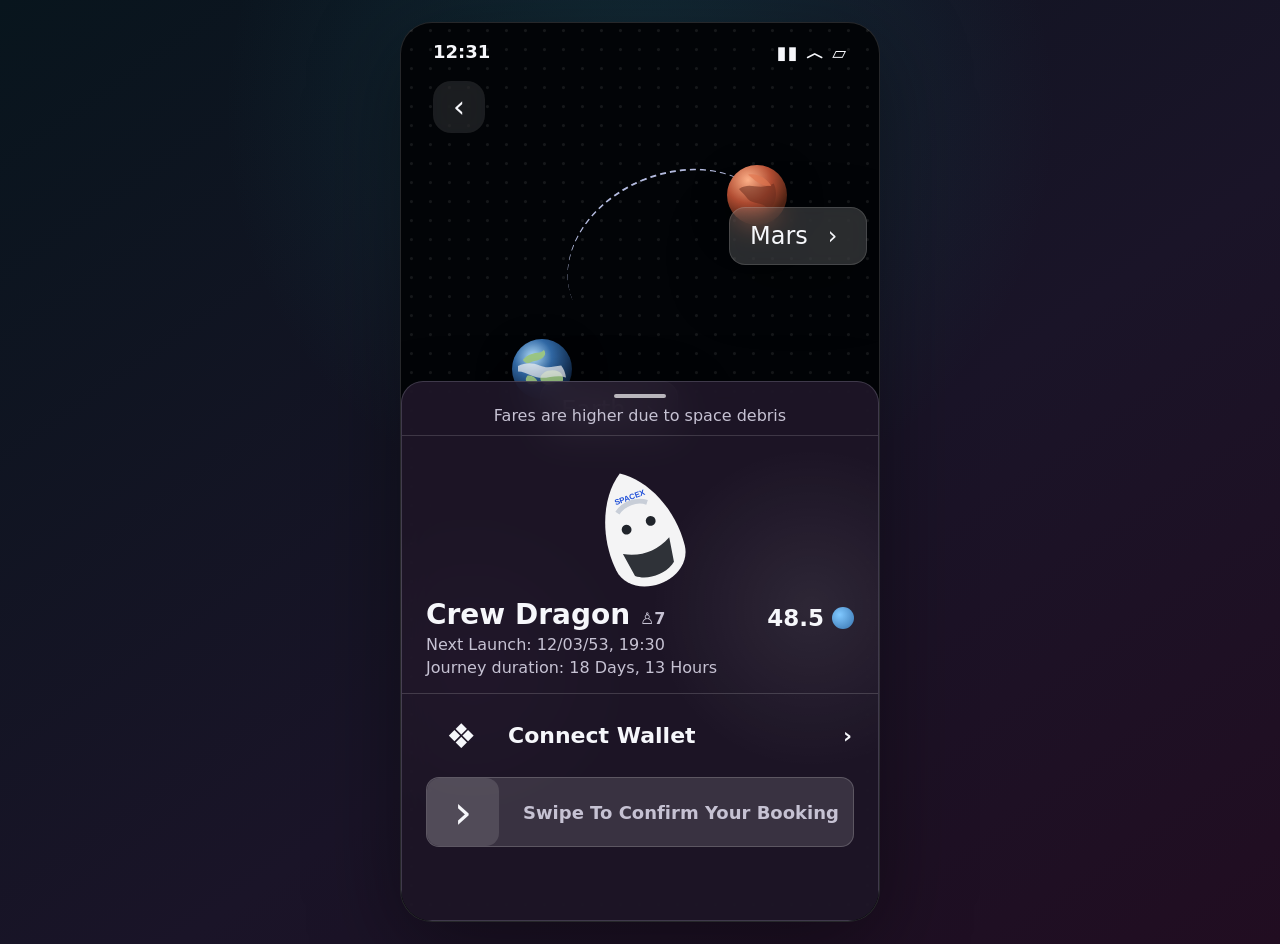
==== screens/confirm.html @ 3f6bafdf "Lanzamiento" ====
<!DOCTYPE html>
<html lang="es">
  <head>
    <meta charset="UTF-8" />
    <meta name="viewport" content="width=device-width, initial-scale=1.0" />
    <title>Confirm - UberX x SpaceX</title>
    <link rel="stylesheet" href="../css/app.css" />
  </head>
  <body>
    <!--
      Vista de confirmacion.
      Reutiliza el mapa y cambia la lista por una tarjeta destacada del Crew Dragon.
    -->
    <main class="phone shell travel-screen confirm-screen">
      <div class="status-bar over-space" aria-hidden="true">
        <span>12:31</span>
        <span class="status-icons">▮▮ ︿ ▱</span>
      </div>

      <a class="back-button" href="./destination.html" aria-label="Back">‹</a>

      <section class="route-map" aria-label="Ruta Tierra a Marte">
        <span class="dotted-orbit" aria-hidden="true"></span>
        <article class="planet-chip earth-chip">
          <img src="../assets/img/earth.svg" alt="" />
          <a href="./destination.html">Earth <span aria-hidden="true">›</span></a>
        </article>
        <article class="planet-chip mars-chip">
          <img src="../assets/img/mars.svg" alt="" />
          <a href="./confirm.html">Mars <span aria-hidden="true">›</span></a>
        </article>
      </section>

      <section class="booking-sheet glass expanded" aria-label="Confirmacion del viaje">
        <span class="sheet-handle" aria-hidden="true"></span>
        <p class="fare-note">Fares are higher due to space debris</p>

        <article class="ship-hero">
          <img src="../assets/img/crew-dragon.svg" alt="" />
          <div class="ship-hero-row">
            <h1>Crew Dragon <small>♙7</small></h1>
            <b>48.5 <i aria-hidden="true"></i></b>
          </div>
          <p>Next Launch: 12/03/53, 19:30</p>
          <p>Journey duration: 18 Days, 13 Hours</p>
        </article>

        <a class="wallet-row" href="./payment-methods.html">
          <span aria-hidden="true">❖</span>
          Connect Wallet
          <strong aria-hidden="true">›</strong>
        </a>

        <label class="swipe-confirm">
          <span aria-hidden="true">›</span>
          <input type="range" min="0" max="100" value="100" aria-label="Swipe to confirm your booking" />
          <a href="./receipt.html">Swipe To Confirm Your Booking</a>
        </label>
      </section>
    </main>
  </body>
</html>
---- css/app.css ----
/* Variables generales del proyecto para repetir colores, radios y sombras con consistencia. */
:root {
  --bg: #07131d;
  --panel: rgba(34, 31, 47, 0.78);
  --panel-strong: rgba(48, 45, 61, 0.9);
  --glass: rgba(255, 255, 255, 0.09);
  --stroke: rgba(221, 226, 244, 0.18);
  --text: #f6f7fb;
  --text-2: #c6c2d3;
  --muted: #8d92a2;
  --accent: #ffc61a;
  --danger: #ff6571;
  --coin: #5aa4df;
  --radius-xl: 22px;
  --radius-lg: 16px;
  --blur: 18px;
  --shadow: 0 20px 60px rgba(0, 0, 0, 0.35);
  font-family: Inter, ui-sans-serif, system-ui, -apple-system, BlinkMacSystemFont, "Segoe UI", sans-serif;
}

/* Reset pequeno para que los navegadores arranquen desde una base parecida. */
* {
  box-sizing: border-box;
}

html {
  min-height: 100%;
  background: #10141c;
}

body {
  min-height: 100vh;
  margin: 0;
  color: var(--text);
  background:
    radial-gradient(circle at 50% 12%, rgba(26, 124, 128, 0.24), transparent 26rem),
    linear-gradient(145deg, #08151d 0%, #1a1428 58%, #210d21 100%);
}

a {
  color: inherit;
  text-decoration: none;
}

button,
input {
  font: inherit;
}

button {
  color: inherit;
}

img {
  display: block;
  max-width: 100%;
}

/* Contenedor que imita la proporcion de una app movil y se centra en pantallas grandes. */
.phone {
  position: relative;
  width: min(100vw, 480px);
  min-height: 100vh;
  margin: 0 auto;
  overflow: hidden;
}

@media (min-width: 720px) {
  body {
    padding: 22px;
  }

  .phone {
    min-height: calc(100vh - 44px);
    border: 1px solid rgba(255, 255, 255, 0.14);
    border-radius: 32px;
    box-shadow: 0 24px 90px rgba(0, 0, 0, 0.4);
  }
}

.shell {
  background:
    radial-gradient(circle at 70% 10%, rgba(32, 137, 128, 0.18), transparent 15rem),
    linear-gradient(160deg, #07151d 0%, #18162a 48%, #241024 100%);
}

.glass {
  border: 1px solid var(--stroke);
  background: var(--glass);
  backdrop-filter: blur(var(--blur));
  box-shadow: var(--shadow);
}

.visually-hidden {
  position: absolute;
  width: 1px;
  height: 1px;
  overflow: hidden;
  clip: rect(0 0 0 0);
  white-space: nowrap;
}

.status-bar {
  position: relative;
  z-index: 4;
  display: flex;
  justify-content: space-between;
  padding: 18px 32px 0;
  font-size: 18px;
  font-weight: 800;
}

.status-icons {
  letter-spacing: 1px;
}

.home-indicator {
  position: absolute;
  right: 50%;
  bottom: 12px;
  z-index: 5;
  width: 136px;
  height: 5px;
  border-radius: 999px;
  background: #fff;
  transform: translateX(50%);
}

/* Splash */
.splash-screen {
  display: grid;
  min-height: 100vh;
  background:
    radial-gradient(circle at 30% 82%, rgba(255, 255, 255, 0.16), transparent 7rem),
    linear-gradient(160deg, #07151d 0%, #19172d 55%, #260f25 100%);
}

.splash-link {
  position: relative;
  display: grid;
  place-items: center;
  min-height: 74vh;
  isolation: isolate;
}

.brand-logo {
  z-index: 2;
  margin-top: 10vh;
  font-size: clamp(4rem, 17vw, 6rem);
  font-weight: 950;
  letter-spacing: -0.08em;
}

.orbit-streak {
  position: absolute;
  right: 10px;
  bottom: 16%;
  width: 74%;
  height: 12px;
  border-radius: 999px;
  background: linear-gradient(90deg, transparent, rgba(255, 255, 255, 0.95));
  filter: drop-shadow(-20px 40px 20px rgba(255, 255, 255, 0.22));
  transform: rotate(-50deg);
}

/* Home */
.home-screen {
  padding: 0 22px 110px;
}

.user-header {
  display: flex;
  align-items: center;
  gap: 12px;
  padding-top: 22px;
}

.avatar {
  width: 50px;
  height: 50px;
  border-radius: 50%;
}

.user-header h1 {
  margin: 0;
  font-size: 18px;
}

.safety-card {
  display: grid;
  grid-template-columns: 1fr 136px;
  align-items: center;
  min-height: 174px;
  margin-top: 20px;
  padding: 16px;
  border-radius: var(--radius-lg);
}

.safety-card h2 {
  margin: 0 0 14px;
  font-size: 18px;
  line-height: 1.28;
}

.safety-card a {
  color: var(--text);
  font-size: 14px;
}

.quick-actions {
  display: grid;
  grid-template-columns: repeat(3, 1fr);
  gap: 20px;
  margin-top: 28px;
}

.quick-actions a {
  display: grid;
  place-items: center;
  min-height: 110px;
  border-radius: 12px;
  color: #15162a;
  background: #f4f4f6;
  font-weight: 900;
  transition: transform 180ms ease, box-shadow 180ms ease;
}

.quick-actions a:hover,
.quick-actions a:focus-visible {
  transform: translateY(-3px);
  box-shadow: 0 16px 30px rgba(0, 0, 0, 0.28);
  outline: none;
}

.quick-actions img {
  width: 62px;
  height: 62px;
}

.search-card {
  display: grid;
  grid-template-columns: 1fr auto;
  gap: 12px;
  align-items: center;
  margin-top: 26px;
  padding: 14px 14px 14px 20px;
  border-radius: 18px;
}

.search-card input,
.payment-search input {
  width: 100%;
  border: 0;
  color: var(--text);
  background: transparent;
  outline: 0;
}

.search-card input::placeholder,
.payment-search input::placeholder {
  color: var(--text);
  opacity: 0.88;
}

.search-card button {
  display: inline-flex;
  gap: 10px;
  align-items: center;
  min-height: 52px;
  padding: 0 17px;
  border: 0;
  border-radius: 15px;
  background: rgba(255, 255, 255, 0.14);
}

.destination-list {
  margin-top: 18px;
}

.destination-row {
  display: grid;
  grid-template-columns: 64px 1fr;
  gap: 16px;
  align-items: center;
  padding: 12px 0;
}

.destination-row + .destination-row span {
  border-top: 1px solid rgba(255, 255, 255, 0.18);
}

.destination-row img {
  width: 58px;
  height: 58px;
}

.destination-row span {
  display: grid;
  gap: 4px;
  min-height: 74px;
  align-content: center;
}

.destination-row strong {
  font-size: 22px;
}

.destination-row small {
  color: var(--text-2);
  font-size: 16px;
}

.bottom-nav {
  position: absolute;
  right: 0;
  bottom: 0;
  left: 0;
  display: grid;
  grid-template-columns: 1fr 1px 1fr;
  align-items: center;
  min-height: 96px;
  padding: 12px 42px 20px;
  border-radius: var(--radius-xl) var(--radius-xl) 0 0;
}

.bottom-nav a {
  display: grid;
  gap: 4px;
  justify-items: center;
  color: var(--text-2);
  font-size: 21px;
}

.bottom-nav [aria-current="page"] {
  color: var(--text);
}

.nav-divider {
  width: 1px;
  height: 28px;
  background: rgba(255, 255, 255, 0.6);
}

/* Travel y confirmacion */
.travel-screen {
  min-height: 100vh;
  background:
    radial-gradient(circle at 55% 40%, rgba(255, 255, 255, 0.08) 0 1px, transparent 2px),
    radial-gradient(circle at 15% 72%, rgba(137, 85, 156, 0.18), transparent 10rem),
    #020407;
  background-size: 19px 19px, auto, auto;
}

.over-space {
  position: absolute;
  right: 0;
  left: 0;
}

.back-button,
.page-header a {
  display: grid;
  place-items: center;
  width: 52px;
  height: 52px;
  border-radius: 18px;
  background: rgba(255, 255, 255, 0.1);
  backdrop-filter: blur(12px);
  font-size: 30px;
  line-height: 1;
}

.back-button {
  position: absolute;
  top: 58px;
  left: 32px;
  z-index: 4;
}

.route-map {
  position: relative;
  min-height: 510px;
  padding-top: 114px;
}

.dotted-orbit {
  position: absolute;
  top: 150px;
  left: 34%;
  width: 220px;
  height: 170px;
  border-top: 2px dashed rgba(199, 207, 245, 0.9);
  border-radius: 50%;
  transform: rotate(-23deg);
}

.planet-chip {
  position: absolute;
}

.planet-chip img {
  width: 72px;
  height: 72px;
  filter: drop-shadow(0 12px 18px rgba(0, 0, 0, 0.42));
}

.planet-chip a {
  position: absolute;
  display: inline-flex;
  gap: 20px;
  align-items: center;
  min-width: 138px;
  padding: 14px 20px;
  border: 1px solid rgba(255, 255, 255, 0.13);
  border-radius: 16px;
  background: rgba(255, 255, 255, 0.16);
  backdrop-filter: blur(12px);
  box-shadow: var(--shadow);
  font-size: 24px;
}

.earth-chip {
  top: 310px;
  left: 22%;
}

.earth-chip a {
  top: 48px;
  left: 34px;
}

.mars-chip {
  top: 136px;
  right: 18%;
}

.mars-chip a {
  top: 48px;
  left: 8px;
}

.sheet-control {
  position: absolute;
  opacity: 0;
  pointer-events: none;
}

.booking-sheet {
  position: absolute;
  right: 0;
  bottom: 0;
  left: 0;
  min-height: 376px;
  border-radius: var(--radius-xl) var(--radius-xl) 0 0;
  background:
    radial-gradient(circle at 86% 42%, rgba(255, 255, 255, 0.08), transparent 10rem),
    rgba(35, 25, 45, 0.82);
  transition: min-height 240ms ease;
}

.sheet-control:checked + .booking-sheet,
.booking-sheet.expanded {
  min-height: 540px;
}

.sheet-handle {
  display: block;
  width: 52px;
  height: 4px;
  margin: 12px auto 8px;
  border-radius: 99px;
  background: rgba(255, 255, 255, 0.68);
  cursor: pointer;
}

.fare-note {
  margin: 0 0 10px;
  color: var(--text-2);
  text-align: center;
}

.ship-list {
  max-height: 294px;
  margin: 0;
  padding: 0;
  overflow: hidden;
  list-style: none;
}

.sheet-control:checked + .booking-sheet .ship-list {
  max-height: 390px;
}

.ship-card {
  display: grid;
  grid-template-columns: 76px 1fr auto;
  gap: 24px;
  align-items: center;
  min-height: 98px;
  padding: 18px 20px;
  border-top: 1px solid rgba(255, 255, 255, 0.17);
}

.ship-card.active {
  background: rgba(255, 255, 255, 0.08);
}

.ship-card img {
  width: 68px;
  height: 68px;
}

.ship-card span,
.ship-hero-row {
  min-width: 0;
}

.ship-card strong {
  display: block;
  font-size: 21px;
}

.ship-card small {
  display: block;
  margin-top: 4px;
  color: var(--text-2);
  font-size: 16px;
}

.ship-card b,
.ship-hero b {
  display: inline-flex;
  gap: 8px;
  align-items: center;
  font-size: 23px;
}

.ship-card i,
.ship-hero i {
  width: 22px;
  height: 22px;
  border-radius: 50%;
  background: radial-gradient(circle at 35% 35%, #80c8ff, #3672ae);
}

.wallet-row {
  display: grid;
  grid-template-columns: 54px 1fr auto;
  gap: 8px;
  align-items: center;
  min-height: 84px;
  padding: 0 26px 0 44px;
  border-top: 1px solid rgba(255, 255, 255, 0.16);
  font-size: 22px;
  font-weight: 750;
}

.wallet-row > span {
  font-size: 34px;
}

.swipe-confirm {
  position: relative;
  display: grid;
  align-items: center;
  min-height: 70px;
  margin: 0 24px;
  border: 1px solid rgba(255, 255, 255, 0.18);
  border-radius: 13px;
  background: rgba(255, 255, 255, 0.13);
  overflow: hidden;
}

.swipe-confirm > span {
  position: absolute;
  z-index: 3;
  display: grid;
  place-items: center;
  width: 72px;
  height: 100%;
  border-radius: 13px;
  background: rgba(255, 255, 255, 0.12);
  font-size: 46px;
}

.swipe-confirm input {
  position: absolute;
  inset: 0;
  width: 100%;
  opacity: 0;
  cursor: pointer;
}

.swipe-confirm a {
  padding-left: 96px;
  color: var(--text-2);
  font-size: 18px;
  font-weight: 750;
}

.ship-hero {
  display: grid;
  padding: 24px 24px 16px;
  border-top: 1px solid rgba(255, 255, 255, 0.15);
}

.ship-hero > img {
  width: 138px;
  height: 138px;
  justify-self: center;
}

.ship-hero-row {
  display: flex;
  align-items: end;
  justify-content: space-between;
}

.ship-hero h1 {
  margin: 0;
  font-size: 28px;
}

.ship-hero h1 small {
  color: var(--text-2);
  font-size: 16px;
}

.ship-hero p {
  margin: 4px 0 0;
  color: var(--text-2);
  font-size: 16px;
}

/* Pagos */
.payments-screen {
  min-height: 100vh;
  padding: 28px 32px 132px;
  background: var(--bg);
}

.page-header {
  display: grid;
  grid-template-columns: 54px 1fr 54px;
  align-items: center;
}

.page-header a {
  background: transparent;
  font-size: 42px;
}

.page-header h1 {
  margin: 0;
  text-align: center;
  font-size: 32px;
}

.page-header.compact {
  grid-template-columns: 48px 1fr 48px;
  padding-top: 18px;
}

.payment-search {
  display: grid;
  grid-template-columns: 48px 1fr;
  align-items: center;
  min-height: 92px;
  margin-top: 84px;
  padding: 0 26px;
  border: 2px solid rgba(147, 159, 181, 0.36);
  border-radius: 15px;
}

.payment-search span {
  color: var(--muted);
  font-size: 58px;
  line-height: 0;
}

.payment-search input {
  font-size: 32px;
}

.payment-list {
  display: grid;
  gap: 34px;
  margin-top: 34px;
}

.payment-card {
  display: grid;
  grid-template-columns: 78px 1fr auto auto;
  gap: 18px;
  align-items: center;
  min-height: 134px;
  padding: 24px 34px 24px 48px;
  border: 0;
  border-radius: 10px;
  background: rgba(4, 18, 27, 0.46);
  text-align: left;
  box-shadow: 0 14px 32px rgba(0, 0, 0, 0.16);
  cursor: pointer;
}

.payment-card:focus-visible {
  outline: 2px solid var(--accent);
  outline-offset: 4px;
}

.payment-card img {
  width: 48px;
  height: 48px;
}

.payment-card span {
  display: grid;
  gap: 8px;
}

.payment-card strong {
  font-size: 30px;
  font-weight: 500;
}

.payment-card small {
  color: var(--text-2);
  font-size: 27px;
}

.payment-card b {
  padding: 5px 20px;
  border-radius: 999px;
  color: #6f4800;
  background: var(--accent);
  font-size: 23px;
}

.payment-card i {
  color: var(--text-2);
  font-size: 34px;
  font-style: normal;
}

.payment-card .delete {
  color: var(--danger);
}

.add-method {
  position: absolute;
  right: 32px;
  bottom: 32px;
  left: 32px;
  display: grid;
  place-items: center;
  min-height: 96px;
  border: 2px solid rgba(255, 255, 255, 0.23);
  border-radius: 15px;
  background: rgba(255, 255, 255, 0.1);
  font-size: 30px;
  font-weight: 850;
}

/* Recibo */
.receipt-screen {
  min-height: 100vh;
  padding: 0 24px 28px;
}

.receipt-total {
  display: grid;
  justify-items: center;
  gap: 6px;
  margin-top: 44px;
  padding: 30px 18px;
  border-radius: var(--radius-xl);
}

.receipt-total small,
.receipt-total span {
  color: var(--text-2);
}

.receipt-total strong {
  font-size: 54px;
}

.receipt-card {
  margin-top: 22px;
  padding: 24px;
  border-radius: var(--radius-xl);
}

.receipt-card h2 {
  margin: 20px 0 6px;
  color: var(--text);
  font-size: 18px;
}

.receipt-card h2:first-child {
  margin-top: 0;
}

.receipt-card p {
  margin: 0;
  color: var(--text-2);
}

.receipt-card dl {
  margin: 22px 0 0;
}

.receipt-card div {
  display: flex;
  justify-content: space-between;
  gap: 14px;
  padding: 12px 0;
  border-top: 1px solid rgba(255, 255, 255, 0.14);
}

.receipt-card dt {
  color: var(--text-2);
}

.receipt-card dd {
  margin: 0;
  text-align: right;
}

.total-line {
  color: var(--accent);
  font-weight: 900;
}

.receipt-actions {
  display: grid;
  grid-template-columns: repeat(3, 1fr);
  gap: 12px;
  margin-top: 20px;
}

.receipt-actions a {
  display: grid;
  place-items: center;
  min-height: 50px;
  border-radius: 12px;
  background: rgba(255, 255, 255, 0.12);
  color: var(--text-2);
  font-weight: 800;
}

/* Ajustes responsivos para que los textos no se salgan en pantallas pequenas. */
@media (max-width: 420px) {
  .home-screen {
    padding-inline: 16px;
  }

  .safety-card {
    grid-template-columns: 1fr 112px;
  }

  .quick-actions {
    gap: 12px;
  }

  .payment-card {
    grid-template-columns: 48px 1fr auto;
    padding: 20px 18px;
  }

  .payment-card strong,
  .payment-search input,
  .page-header h1 {
    font-size: 24px;
  }

  .payment-card small {
    font-size: 20px;
  }

  .payment-card b {
    font-size: 18px;
  }

  .payment-card i:first-of-type {
    display: none;
  }

  .ship-card {
    grid-template-columns: 58px 1fr auto;
    gap: 12px;
    padding-inline: 16px;
  }

  .ship-card strong,
  .wallet-row,
  .destination-row strong {
    font-size: 19px;
  }
}
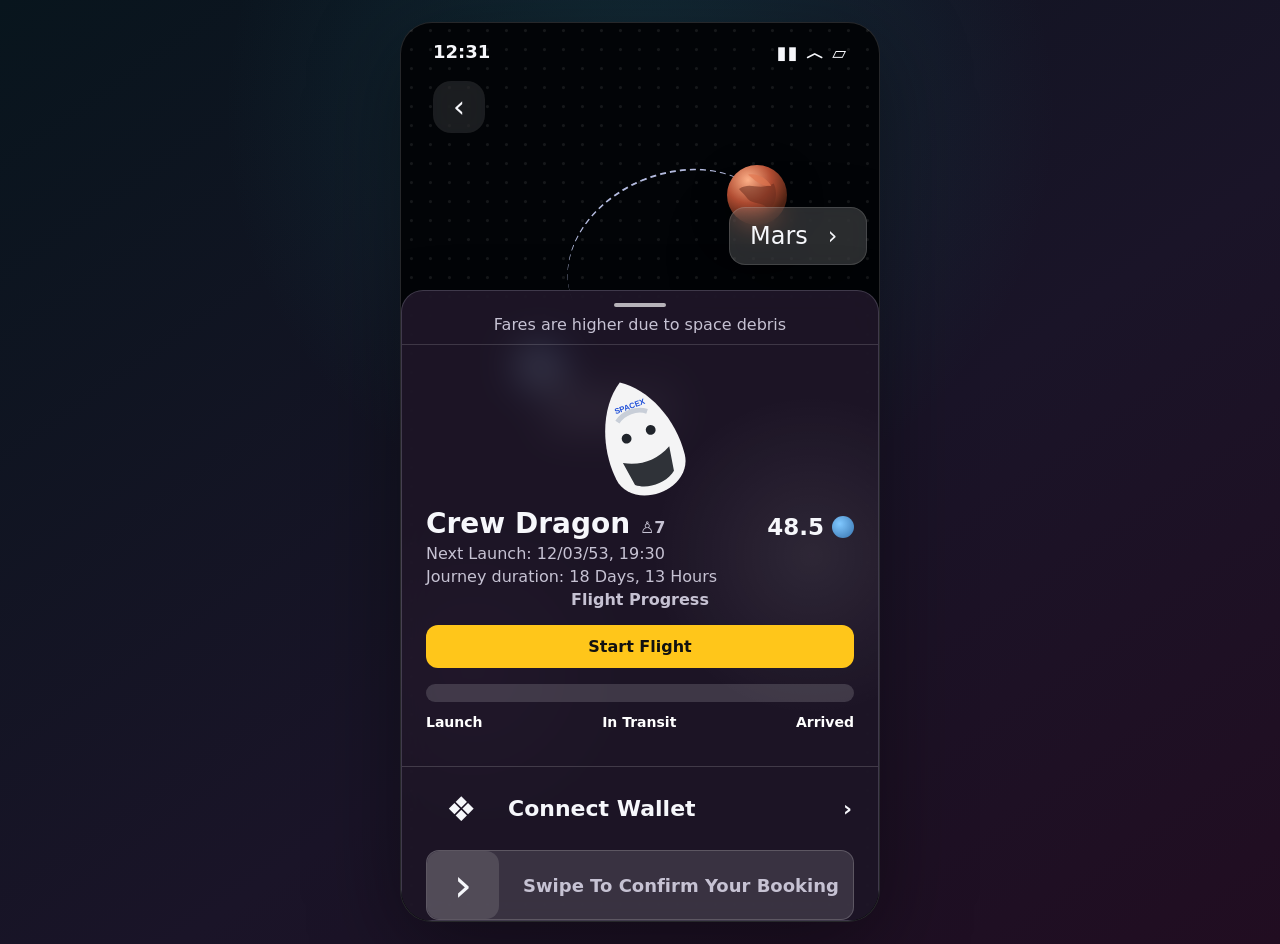
==== commit e5b17cb3: "entrega examen" ====
--- a/screens/confirm.html
+++ b/screens/confirm.html
@@ -1,62 +1,130 @@
 <!DOCTYPE html>
 <html lang="es">
-  <head>
-    <meta charset="UTF-8" />
-    <meta name="viewport" content="width=device-width, initial-scale=1.0" />
-    <title>Confirm - UberX x SpaceX</title>
-    <link rel="stylesheet" href="../css/app.css" />
-  </head>
-  <body>
-    <!--
-      Vista de confirmacion.
-      Reutiliza el mapa y cambia la lista por una tarjeta destacada del Crew Dragon.
-    -->
-    <main class="phone shell travel-screen confirm-screen">
-      <div class="status-bar over-space" aria-hidden="true">
-        <span>12:31</span>
-        <span class="status-icons">▮▮ ︿ ▱</span>
-      </div>
+<head>
+  <meta charset="UTF-8" />
+  <meta name="viewport" content="width=device-width, initial-scale=1.0" />
+  <title>Confirm - UberX x SpaceX</title>
+  <link rel="stylesheet" href="../css/app.css" />
+</head>
 
-      <a class="back-button" href="./destination.html" aria-label="Back">‹</a>
+<body>
 
-      <section class="route-map" aria-label="Ruta Tierra a Marte">
-        <span class="dotted-orbit" aria-hidden="true"></span>
-        <article class="planet-chip earth-chip">
-          <img src="../assets/img/earth.svg" alt="" />
-          <a href="./destination.html">Earth <span aria-hidden="true">›</span></a>
-        </article>
-        <article class="planet-chip mars-chip">
-          <img src="../assets/img/mars.svg" alt="" />
-          <a href="./confirm.html">Mars <span aria-hidden="true">›</span></a>
-        </article>
-      </section>
+  <!-- Vista de confirmación -->
+  <main class="phone shell travel-screen confirm-screen">
 
-      <section class="booking-sheet glass expanded" aria-label="Confirmacion del viaje">
-        <span class="sheet-handle" aria-hidden="true"></span>
-        <p class="fare-note">Fares are higher due to space debris</p>
+    <div class="status-bar over-space" aria-hidden="true">
+      <span>12:31</span>
+      <span class="status-icons">▮▮ ︿ ▱</span>
+    </div>
 
-        <article class="ship-hero">
-          <img src="../assets/img/crew-dragon.svg" alt="" />
-          <div class="ship-hero-row">
-            <h1>Crew Dragon <small>♙7</small></h1>
-            <b>48.5 <i aria-hidden="true"></i></b>
+    <a class="back-button" href="./destination.html" aria-label="Back">‹</a>
+
+    <section class="route-map" aria-label="Ruta Tierra a Marte">
+
+      <span class="dotted-orbit" aria-hidden="true"></span>
+
+      <article class="planet-chip earth-chip">
+        <img src="../assets/img/earth.svg" alt="" />
+        <a href="./destination.html">
+          Earth
+          <span aria-hidden="true">›</span>
+        </a>
+      </article>
+
+      <article class="planet-chip mars-chip">
+        <img src="../assets/img/mars.svg" alt="" />
+        <a href="./confirm.html">
+          Mars
+          <span aria-hidden="true">›</span>
+        </a>
+      </article>
+
+    </section>
+
+    <section class="booking-sheet glass expanded" aria-label="Confirmación del viaje">
+
+      <span class="sheet-handle" aria-hidden="true"></span>
+
+      <p class="fare-note">
+        Fares are higher due to space debris
+      </p>
+
+      <article class="ship-hero">
+
+        <img src="../assets/img/crew-dragon.svg" alt="Crew Dragon" />
+
+        <div class="ship-hero-row">
+          <h1>
+            Crew Dragon
+            <small>♙7</small>
+          </h1>
+
+          <b>
+            48.5
+            <i aria-hidden="true"></i>
+          </b>
+        </div>
+
+        <p>Next Launch: 12/03/53, 19:30</p>
+        <p>Journey duration: 18 Days, 13 Hours</p>
+
+        <!-- Barra de progreso -->
+
+        <p class="progress-title">
+          Flight Progress
+        </p>
+
+        <input
+          type="checkbox"
+          id="flight-progress"
+          class="progress-toggle"
+        >
+
+        <label for="flight-progress" class="progress-button">
+          Start Flight
+        </label>
+
+        <div class="progress-container" aria-label="Flight progress">
+
+          <div class="progress-bar">
+            <div class="progress-fill"></div>
           </div>
-          <p>Next Launch: 12/03/53, 19:30</p>
-          <p>Journey duration: 18 Days, 13 Hours</p>
-        </article>
 
-        <a class="wallet-row" href="./payment-methods.html">
-          <span aria-hidden="true">❖</span>
-          Connect Wallet
-          <strong aria-hidden="true">›</strong>
+          <div class="progress-status">
+            <span>Launch</span>
+            <span>In Transit</span>
+            <span>Arrived</span>
+          </div>
+
+        </div>
+
+      </article>
+
+      <a class="wallet-row" href="./payment-methods.html">
+        <span aria-hidden="true">❖</span>
+        Connect Wallet
+        <strong aria-hidden="true">›</strong>
+      </a>
+
+      <label class="swipe-confirm">
+        <span aria-hidden="true">›</span>
+
+        <input
+          type="range"
+          min="0"
+          max="100"
+          value="100"
+          aria-label="Swipe to confirm your booking"
+        />
+
+        <a href="./receipt.html">
+          Swipe To Confirm Your Booking
         </a>
+      </label>
 
-        <label class="swipe-confirm">
-          <span aria-hidden="true">›</span>
-          <input type="range" min="0" max="100" value="100" aria-label="Swipe to confirm your booking" />
-          <a href="./receipt.html">Swipe To Confirm Your Booking</a>
-        </label>
-      </section>
-    </main>
-  </body>
-</html>
+    </section>
+
+  </main>
+
+</body>
+</html>
--- a/css/app.css
+++ b/css/app.css
@@ -27,7 +27,7 @@
   min-height: 100%;
   background: #10141c;
 }
-
+  
 body {
   min-height: 100vh;
   margin: 0;
@@ -898,3 +898,128 @@
     font-size: 19px;
   }
 }
+
+.progress-title{
+    margin:24px 0 15px;
+    text-align:center;
+    font-size:18px;
+    font-weight:700;
+    color:#fff;
+}
+.progress-toggle{
+    display:none;
+}
+
+.progress-button{
+    display:block;
+    width:100%;
+    margin:16px 0;
+    padding:12px;
+    background:#ffc61a;
+    color:#111;
+    text-align:center;
+    border-radius:12px;
+    font-weight:700;
+    cursor:pointer;
+    transition:.3s;
+}
+
+.progress-button:hover{
+    background:#ffd84d;
+}
+
+.progress-container{
+    width:100%;
+    margin-bottom:20px;
+}
+
+.progress-bar{
+    width:100%;
+    height:18px;
+    background:rgba(255,255,255,.15);
+    border-radius:999px;
+    overflow:hidden;
+}
+
+.progress-fill{
+    width:0%;
+    height:100%;
+    background:linear-gradient(90deg,#00bfff,#00ff99);
+}
+
+.progress-status{
+    display:flex;
+    justify-content:space-between;
+    margin-top:12px;
+    font-size:14px;
+    font-weight:bold;
+    color:#ffffff;
+}
+
+.progress-toggle:checked + .progress-button + .progress-container .progress-fill{
+    animation:flight 5s forwards;
+}
+
+.progress-toggle:checked + .progress-button + .progress-container .progress-status span:nth-child(1){
+    color:#00ff99;
+}
+
+.progress-toggle:checked + .progress-button + .progress-container .progress-status span:nth-child(2){
+    animation:middle 5s forwards;
+}
+
+.progress-toggle:checked + .progress-button + .progress-container .progress-status span:nth-child(3){
+    animation:end 5s forwards;
+}
+
+@keyframes flight{
+
+    0%{
+        width:0%;
+    }
+
+    50%{
+        width:50%;
+    }
+
+    100%{
+        width:100%;
+    }
+
+}
+
+@keyframes middle{
+
+    0%{
+        color:#ffffff;
+    }
+
+    40%{
+        color:#ffffff;
+    }
+
+    50%{
+        color:#00ff99;
+    }
+
+    100%{
+        color:#00ff99;
+    }
+
+}
+
+@keyframes end{
+
+    0%{
+        color:#ffffff;
+    }
+
+    90%{
+        color:#ffffff;
+    }
+
+    100%{
+        color:#00ff99;
+    }
+
+}
